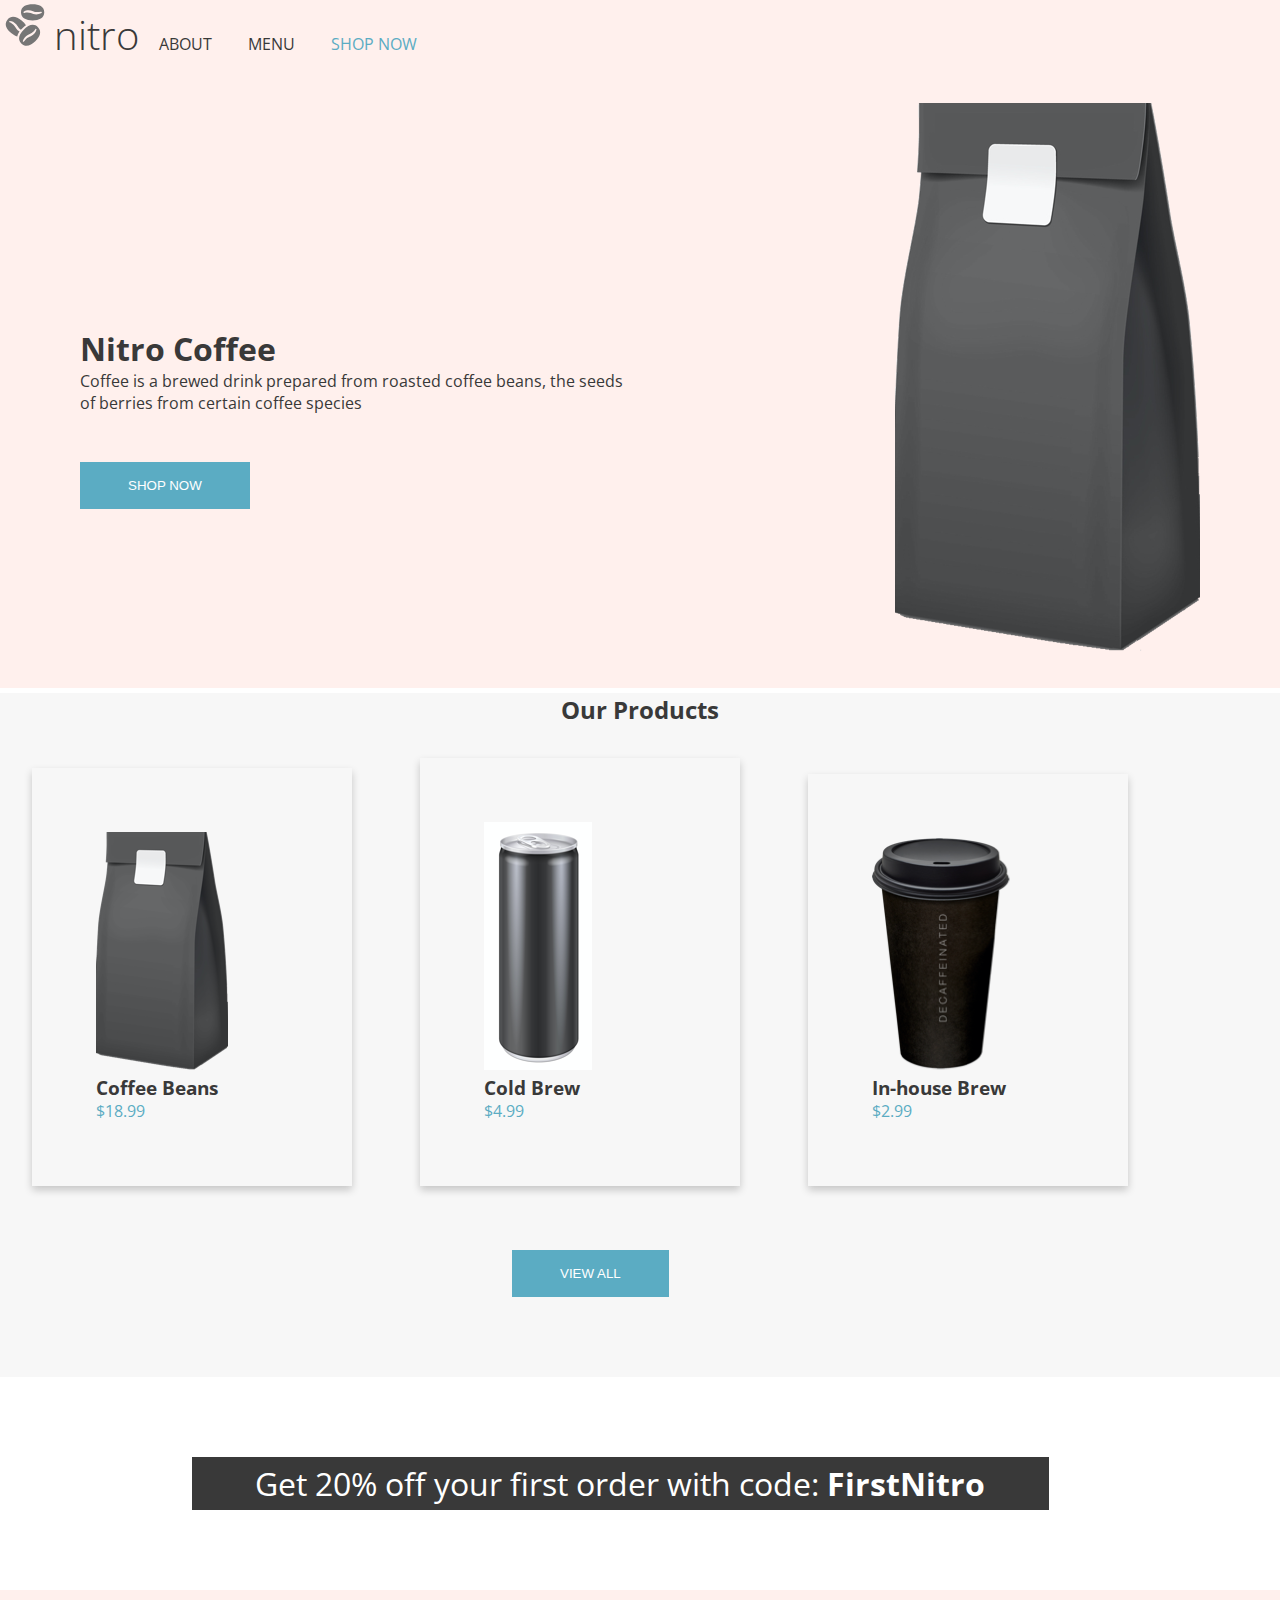
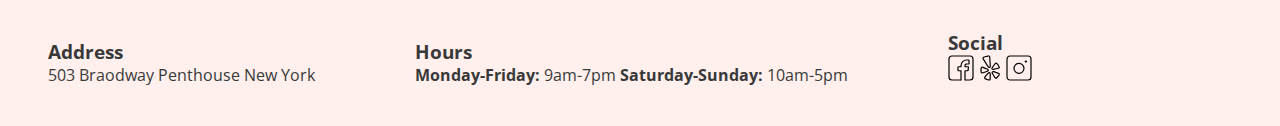
==== index.html @ a02b1cb4 "initialize project" ====
<!DOCTYPE html>
<html lang="en">
<head>
    <meta charset="UTF-8">
    <meta name="viewport" content="width=device-width, initial-scale=1.0">
    <link href="https://fonts.googleapis.com/css2?family=Open+Sans:ital,wght@0,300;0,400;0,600;0,700;1,400&display=swap" rel="stylesheet">
    <link rel="stylesheet" href="./css/landing.css">
    <link rel="stylesheet" href="./css/global.css">
    <title>Coffee Shop - Home</title>
</head>
<body>
    <header class="header">
        
        <nav class="header__nav">
            <a  href=""><img src="./assets/logos/coffee-beans-logo-and-footer.svg" alt="coffee bean logo" class="header__logo"></a>
            <a href=""><h2 class="header__nitro">nitro</h2></a>
            <ul class="header__list">
                <li class="header__item"><a href="#" class="header__link">ABOUT</a></li>
                <li class="header__item"><a href="./pages/menu.html" class="header__link">MENU</a></li>
                <li class="header__item"><a href="./pages/menu.html" class="header__link header__link--shop">SHOP NOW</a></li>
            </ul>
        </nav>
    </header>
        
        
    
    <main class="main">
        <section class="hero">
            <article class="hero__article">
                <h1 class = "hero__title">Nitro Coffee</h1>
                <p class="hero__definition">Coffee is a brewed drink prepared from roasted
                coffee beans, the seeds of berries from certain coffee species
            </p>
                <a class= hero__button href="./pages/menu.html"><button class="button button--shop">SHOP NOW</button></a>
            </article>
            <article class = image__article>
                <img class = "hero__image" src="./assets/images/coffeebeans-hero.png" alt="coffee bag">
            </article>
        </section>



        <section class = "products">
            <h2 class = "products__title">Our Products </h2>
            <article class = "products__item">
                <img class = "products__image" src="./assets/images/coffeebeans.png" alt="Coffee Beans image">
                <h3 class = "products__name">Coffee Beans</h3>
                <p class = "items__price">$18.99</p>
            </article>
            <article class = "products__item">
                <img class = "products__image" src="./assets/images/coldbrew.png" alt="Cold Brew image">
                <h3 class = "products__name">Cold Brew</h3>
                <p class = "items__price">$4.99</p>
            </article>
            <article class = "products__item">
                <img class = "products__image" src="./assets/images/inhousebrew.png" alt="In-house Brew image">
                <h3 class = "products__name">In-house Brew</h3>
                <p class = "items__price">$2.99</p>
            </article>
            <a href="./pages/menu.html"><button class="button button--view">VIEW ALL</button></a>

        </section>
        <section class = "discount">
            <article class ="products__discount">
                <p class = "products__code">Get 20% off your first order with code: <span class = products__span>FirstNitro</span></p>
            </article>
        </section>
        
    </main>
    <footer class = footer>
        <section class = footer__items>
            <h3 class = footer__title>Address</h3>
            <p class = footer__info>503 Braodway Penthouse 
                New York</p>
        </section>
        <section class = footer__items>
            <h3 class = footer__title>Hours</h3>
            <p class = footer__info> <span class = "footer__days">Monday-Friday:</span> 9am-7pm </p>
            <p class = footer__info> <span class = "footer__days">Saturday-Sunday:</span> 10am-5pm</p>
        </section>
        <section class = footer__items>
            <h3 class = footer__title>Social</h3>
            <a class = "footer__link" href="https://www.facebook.com/"><img class = footer__icon src="./assets/logos/Facebook-Icon.svg" alt="Facebook icon"></a>
            <a class = "footer__link" href="https://www.yelp.com/"><img class = footer__icon src="./assets/logos/Yelp-Icon.svg" alt="Yelp icon"></a>
            <a class = "footer__link" href="https://www.instagram.com/"><img class = footer__icon src="./assets/logos/Instagram-Icon.svg" alt="Instagram icon"></a>

        </section>
    </footer>
</body>
</html>
---- css/landing.css ----
.header__nav{
    background-color: #fff0ed;
}
.hero{
    background-color: #fff0ed;
    display: inline-block;
    padding: 2rem 5rem;
    margin: 0rem;
    
}
.products__discount{
    background-color: #393939;
    color: white;
    display: block;
    width: 85%;
    font-size: 2rem;
    text-align: center;
    padding: 0.3rem;
    
}

.hero__button{
    display: inline-block;
    margin:0rem;
}
.button--shop{
    margin: 3rem 0rem;
}

.button--view{
    margin: 2rem 0rem 5rem 32rem;
    
}
.hero__article{
    width: 50%;
    display: inline-block;
    float: left; 
    padding-top: 14rem;
}

.image__article{
    float: right;
}
.hero__title{
    display: inline-block;
    
   
   
}
.hero__definition{
    display: inline-block;
}

.products{
    display: inline-block;
    background-color: #f7f7f7;
}
.discount{
    background-color: white;
    padding: 5rem;
    margin-left: 7rem;
}
.products__title{
    text-align: center;
}
.products__span{
    font-weight: 700;
}
.products__item{
    width: 20rem;
    padding: 4rem;
    margin: 2rem;
    box-shadow: 0 4px 8px rgba(0, 0, 0, 0.2);
    display: inline-block;
}
.footer__days{
    font-weight:bold;
}
.footer{
    background-color: #fff0ed;
    display: inline-block;
    width:100%;
    padding: 2.5rem 0rem;
}
.footer__items{
    
    margin: 0rem 3rem;
    display: inline-block;
}
.footer__info{
    display: inline-block;
}
---- css/global.css ----
* {
    box-sizing: border-box;
}

body{
    margin: 0rem;
    font-family:'Open Sans', 'Helvetica Neue', sans-serif;
    font-weight: 10rem;
    color: #393939;
}
a{
    text-decoration: none;
}
h1{
    padding: 0rem;
    margin: 0rem;
}
h2{
    padding: 0rem;
    margin: 0rem;
}
h3{
    padding: 0rem;
    margin: 0rem;
}
ul{
    margin: 0rem;
}
p{
    margin: 0rem;
}


.header__nitro{
    color: #393939;
    font-weight: lighter;
}
.header__item{
    text-decoration:none;
    list-style-type:none;
}


.items__price{
    color: #5bacc3;
}

.button{
    background-color: #5bacc3;
    color: white;
    border: none;
    padding: 1rem 3rem;
    
}


.header{
   background-color:#fff0ed;
}
/* nav{
    display: inline-block;
} */
.header__nitro{
    display: inline-block;
    font-size: 2.5rem;
    
}
.header__list{
    display:inline-block;
    padding-inline-start: 0;
   
}
.header__item{

    display: inline-block;
    margin: 1rem 1rem;
    
}
.header__link{
    color: inherit;
}
.header__link--shop{
    color: #5bacc3;
}
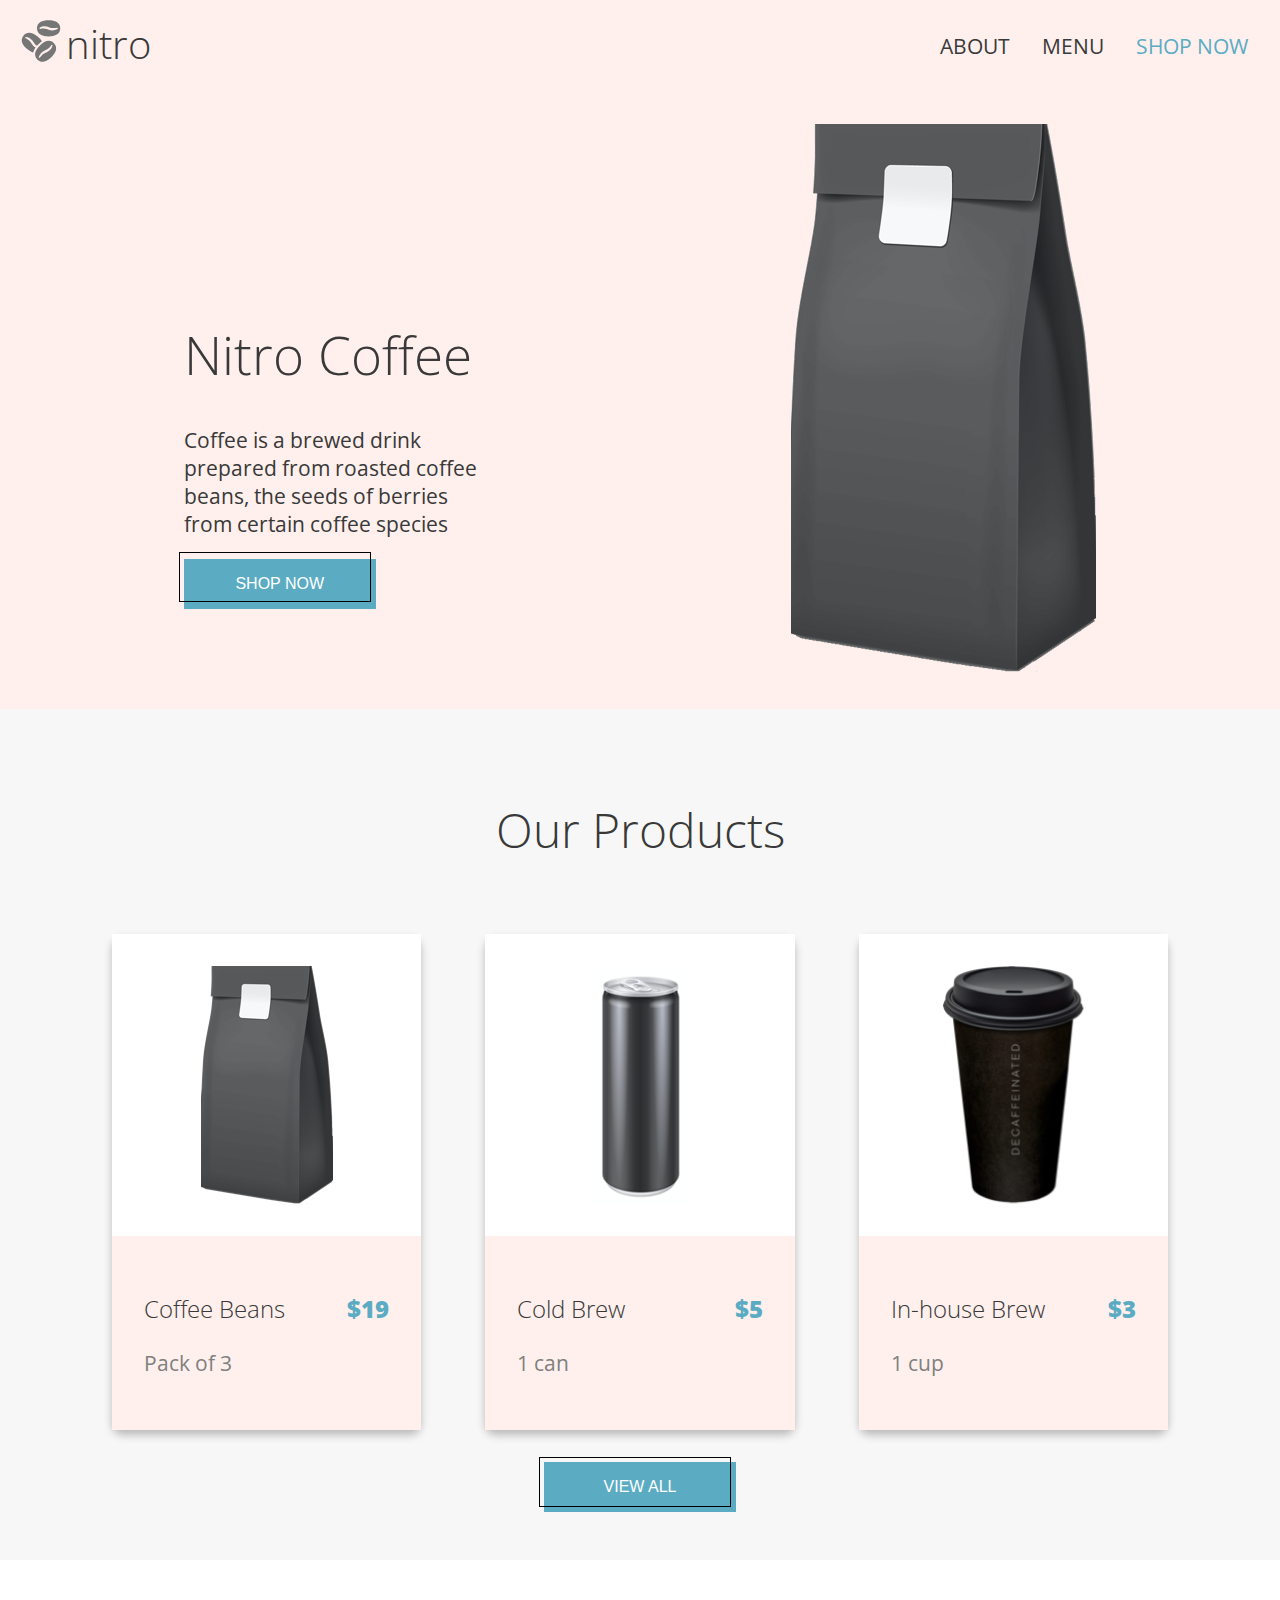
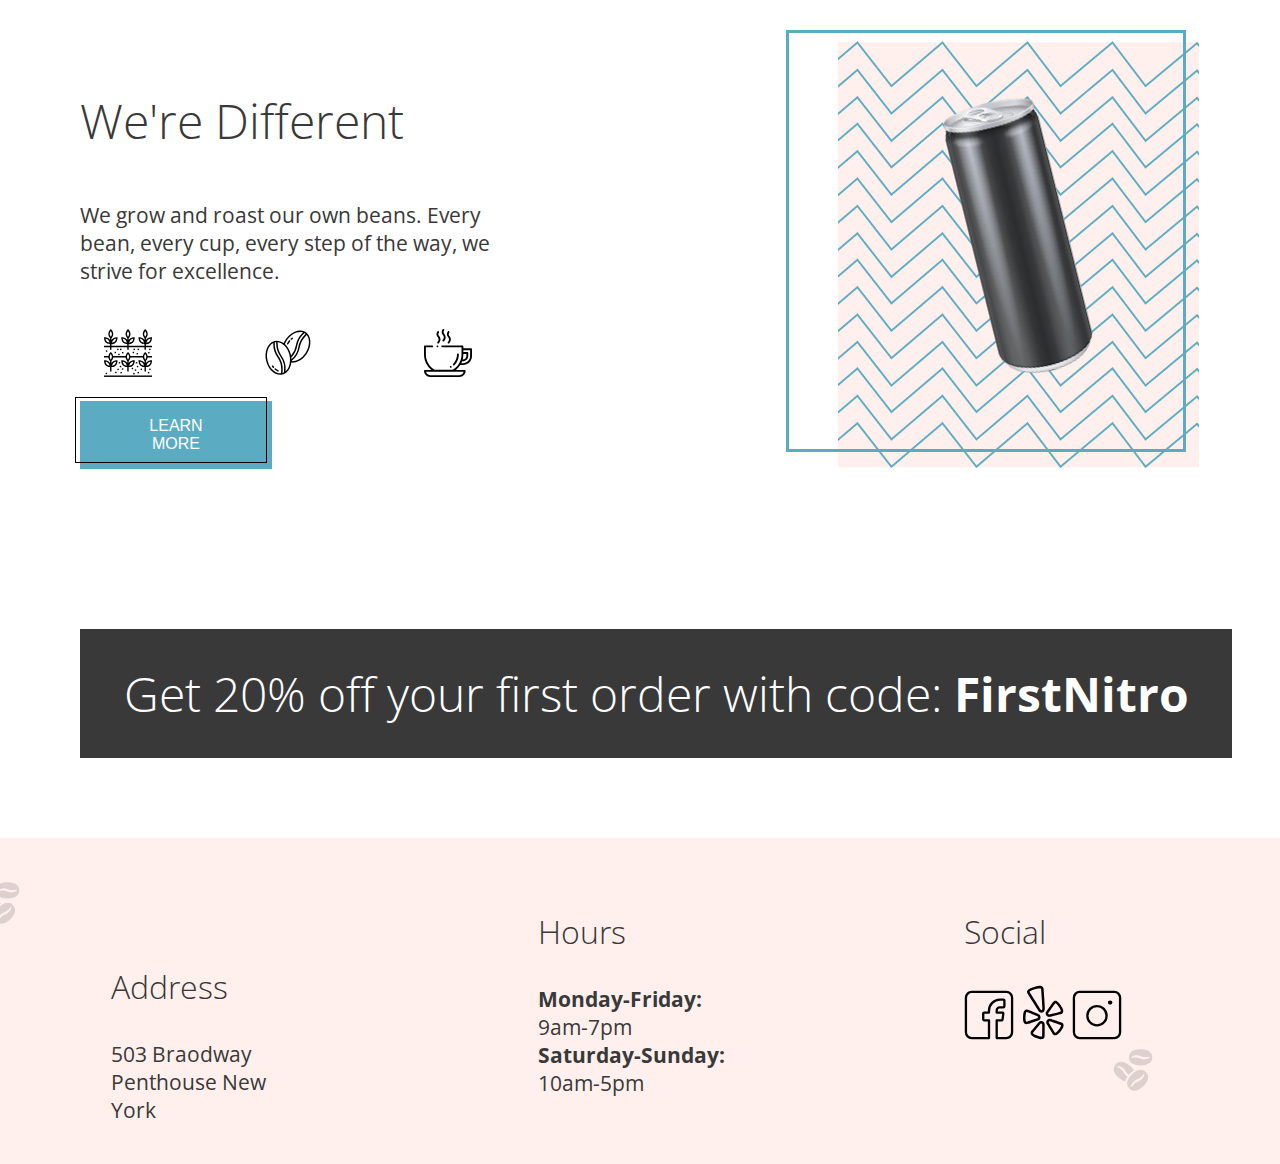
==== commit d376ede9: "Unit-2 part 2" ====
--- a/index.html
+++ b/index.html
@@ -4,21 +4,26 @@
     <meta charset="UTF-8">
     <meta name="viewport" content="width=device-width, initial-scale=1.0">
     <link href="https://fonts.googleapis.com/css2?family=Open+Sans:ital,wght@0,300;0,400;0,600;0,700;1,400&display=swap" rel="stylesheet">
-    <link rel="stylesheet" href="./css/landing.css">
-    <link rel="stylesheet" href="./css/global.css">
+    <link rel="stylesheet" href="./scss/landing.css">
+    <!-- <link rel="stylesheet" href="./css/global.css"> -->
     <title>Coffee Shop - Home</title>
 </head>
 <body>
+
     <header class="header">
-        
         <nav class="header__nav">
-            <a  href=""><img src="./assets/logos/coffee-beans-logo-and-footer.svg" alt="coffee bean logo" class="header__logo"></a>
-            <a href=""><h2 class="header__nitro">nitro</h2></a>
+            <section class="header__nav1">
+                <a class = header__logo href="../index.html"><img src="./assets/logos/coffee-beans-logo-and-footer.svg" alt="coffee bean logo"></a>
+                <a class = nitro__link href="../index.html" ><h2 class="header__nitro">nitro</h2></a>
+            </section>
+            
             <ul class="header__list">
-                <li class="header__item"><a href="#" class="header__link">ABOUT</a></li>
-                <li class="header__item"><a href="./pages/menu.html" class="header__link">MENU</a></li>
-                <li class="header__item"><a href="./pages/menu.html" class="header__link header__link--shop">SHOP NOW</a></li>
+                <li class="header__item"><a href="../index.html" class="header__link">ABOUT</a></li>
+                <li class="header__item"><a href="#menu__items" class="header__link">MENU</a></li>
+                <li class="header__item"><a href="#" class="header__link header__link--shop">SHOP NOW</a></li>
             </ul>
+           
+           
         </nav>
     </header>
         
@@ -31,9 +36,15 @@
                 <p class="hero__definition">Coffee is a brewed drink prepared from roasted
                 coffee beans, the seeds of berries from certain coffee species
             </p>
-                <a class= hero__button href="./pages/menu.html"><button class="button button--shop">SHOP NOW</button></a>
+                <a class= "hero__button" href="./pages/menu.html">
+                    <button class="button hero--shop">SHOP NOW</button>
+                    <div class ="hero__button--detail">
+
+                    </div>
+                </a>
+                    
             </article>
-            <article class = image__article>
+            <article class = "image__article">
                 <img class = "hero__image" src="./assets/images/coffeebeans-hero.png" alt="coffee bag">
             </article>
         </section>
@@ -41,34 +52,121 @@
 
 
         <section class = "products">
-            <h2 class = "products__title">Our Products </h2>
-            <article class = "products__item">
-                <img class = "products__image" src="./assets/images/coffeebeans.png" alt="Coffee Beans image">
-                <h3 class = "products__name">Coffee Beans</h3>
-                <p class = "items__price">$18.99</p>
-            </article>
-            <article class = "products__item">
-                <img class = "products__image" src="./assets/images/coldbrew.png" alt="Cold Brew image">
-                <h3 class = "products__name">Cold Brew</h3>
-                <p class = "items__price">$4.99</p>
-            </article>
-            <article class = "products__item">
-                <img class = "products__image" src="./assets/images/inhousebrew.png" alt="In-house Brew image">
-                <h3 class = "products__name">In-house Brew</h3>
-                <p class = "items__price">$2.99</p>
-            </article>
-            <a href="./pages/menu.html"><button class="button button--view">VIEW ALL</button></a>
+            <section class = "products__heading">
+                <h2 class = "products__title">Our Products </h2>
+            </section>
+            <section class ="products__body">
+                <article class = "products__item">
+                    <section class ="products__img">
+                        <img class = "products__image" src="./assets/images/coffeebeans.png" alt="Coffee Beans image">
+                    </section>
+                    <section class = "products__stats">
+                        <div class ="products__stats1">
+                            <h3 class = "products__name">Coffee Beans</h3>
+                            <p class ="products__structure">Pack of 3</p>
+                        </div>
+                        <div class ="products__stats2">
+                            <p class = "price products__price">$19</p>
+                        </div>
+                    </section> 
+                </article>
 
+                <article class = "products__item">
+                    <section class ="products__img">
+                        <img class = "products__image" src="./assets/images/coldbrew.png" alt="Cold Brew image">
+                    </section>
+                    
+                    <section class = "products__stats">
+                        <div class="products__stats1">
+                            <h3 class = "products__name">Cold Brew</h3>
+                            <p class="products__structure">1 can</p>
+                        </div>
+                        <div class="products__stats2">
+                            <p class = "price products__price">$5</p>
+                        </div>   
+                    </section>
+                </article>
+
+                <article class = "products__item">
+                    <section class ="products__img">
+                        <img class = "products__image" src="./assets/images/inhousebrew.png" alt="In-house Brew image">
+                    </section>
+                    <section class = "products__stats">
+                        <div class="products__stats1">
+                            <h3 class = "products__name">In-house Brew</h3>
+                            <p class ="products__structure">1 cup</p>
+                        </div>
+                        <div class="products__stats2">
+                            <p class = "price products__price">$3</p>
+                        </div>
+                    </section>
+                </article>
+            </section>
+
+                <section class = "products__button">
+                    <a class=" products_tag" href="./pages/menu.html"><button class="button products__button--view">VIEW ALL
+                        <div class="products__button--detail">
+
+                        </div>
+                    </button>
+                    </a>
+                    
+                </section>
+                
+            </section>
+
+        <section class ="discount">
+            <section class = "discount__section">
+                <div>
+                    <section class="discount__section1">
+                        <article class ="discount__difference">
+                            <h3 class ="discount__header">We're Different</h3>
+                            <p class ="discount__paragraph">We grow and roast our own beans. Every bean, every cup, every step of the 
+                                way, we strive for excellence.
+                            </p>
+                        </article>
+                        <div class ="discount__images">
+                            <img class="discount__image" src="./assets/logos/planting.svg" alt="">
+                            <img class ="discount__image" src="./assets/logos/coffee-beans.svg" alt="">
+                            <img class ="discount__image" src="./assets/logos/coffee-cup.svg" alt="">
+                        </div>
+                        <a class = "discount__tag" href="./index.html"><button class="discount__tag--button button">
+                            Learn more
+                            <div class =discount__tag--detail>
+
+                            </div>
+                        </button></a>
+                        
+                        
+                    </section>
+                </div>
+                <div class =discount__tiltedcan>
+                    <section class="dicount__tiltedcan">
+                        <img class="discount__can" src="./assets/images/tiltedcan.png" alt="tilted can">
+                        <div class = discount__tiltedcan--candetail>
+                        </div>
+                    </section>
+                    
+                </div>
+                
+                
+                
+                
+            </section>   
+            
+            <section class = "discount__writeup">
+                <article class ="discount__product">
+                    <p class = "discount__code">Get 20% off your first order with code: <span class = discount__span>FirstNitro</span></p>
+                </article>
+            </section>
         </section>
-        <section class = "discount">
-            <article class ="products__discount">
-                <p class = "products__code">Get 20% off your first order with code: <span class = products__span>FirstNitro</span></p>
-            </article>
-        </section>
+        
         
     </main>
     <footer class = footer>
+        
         <section class = footer__items>
+            <img class = "footer__logo1" src="./assets/logos/coffee-beans-logo-and-footer.svg" alt="">
             <h3 class = footer__title>Address</h3>
             <p class = footer__info>503 Braodway Penthouse 
                 New York</p>
@@ -83,6 +181,8 @@
             <a class = "footer__link" href="https://www.facebook.com/"><img class = footer__icon src="./assets/logos/Facebook-Icon.svg" alt="Facebook icon"></a>
             <a class = "footer__link" href="https://www.yelp.com/"><img class = footer__icon src="./assets/logos/Yelp-Icon.svg" alt="Yelp icon"></a>
             <a class = "footer__link" href="https://www.instagram.com/"><img class = footer__icon src="./assets/logos/Instagram-Icon.svg" alt="Instagram icon"></a>
+            
+            <img class = "footer__logo2" src="./assets/logos/coffee-beans-logo-and-footer.svg" alt="">
 
         </section>
     </footer>
--- a/scss/landing.css
+++ b/scss/landing.css
@@ -0,0 +1,330 @@
+* {
+  box-sizing: border-box;
+}
+
+body {
+  margin: 0rem;
+  font-family: "Open Sans", "Helvetica Neue", sans-serif;
+  color: #393939;
+}
+
+a {
+  text-decoration: none;
+}
+
+h1 {
+  font-weight: lighter;
+  font-size: 3.3rem;
+}
+
+.hero__title {
+  font-weight: light 300;
+}
+
+h2 {
+  font-weight: lighter;
+  font-size: 3rem;
+}
+
+h3 {
+  font-weight: lighter;
+  font-size: 1.5rem;
+}
+
+.header__link {
+  font-weight: normal 400;
+  font-size: 1.3rem;
+}
+
+p {
+  font-weight: normal 400;
+  font-size: 1.3rem;
+}
+
+.footer__title {
+  font-size: 2rem;
+  font-weight: light 300;
+}
+
+.header__nitro {
+  color: #393939;
+  font-weight: lighter;
+}
+
+.header__item {
+  text-decoration: none;
+  list-style-type: none;
+}
+
+.price {
+  color: #5bacc3;
+  font-weight: 800;
+  font-size: 1.5rem;
+}
+
+.button {
+  font-size: 1rem;
+  font-weight: normal 400;
+  background-color: #5bacc3;
+  color: white;
+  border: none;
+  padding: 1rem 3rem;
+  width: 12rem;
+  text-transform: uppercase;
+  transition: all 1s ease;
+}
+
+.button:active {
+  transform: scale(0.95);
+  background-color: black;
+}
+
+.button:hover {
+  transform: scale(0.9);
+  background-color: black;
+}
+
+.header {
+  background-color: #fff0ed;
+  display: flex;
+  padding: 1rem;
+}
+
+.header__nav1 {
+  display: flex;
+}
+
+.header__nitro {
+  font-size: 2.5rem;
+  margin: 0;
+}
+
+.discount__products {
+  font-size: 2.5rem;
+  font-weight: 300;
+}
+
+.header__list {
+  margin: 0;
+  padding: 0;
+  display: flex;
+}
+
+.header__item {
+  margin: 1rem 1rem;
+}
+
+.header__nav {
+  margin: 0;
+  padding: 0;
+  display: flex;
+  justify-content: space-between;
+  width: 100%;
+}
+
+.header__link {
+  color: inherit;
+}
+
+.header__link--shop {
+  color: #5bacc3;
+}
+
+@keyframes canrotation {
+  from {
+    transform: rotate(0deg);
+  }
+  to {
+    transform: rotate(360deg);
+  }
+}
+@keyframes discountcodeflash {
+  0% {
+    background-color: #393939;
+  }
+  100% {
+    background-color: #5bacc3;
+  }
+}
+.hero {
+  background-color: #fff0ed;
+  display: flex;
+  justify-content: space-around;
+  padding: 2rem;
+}
+.hero__article {
+  width: 25%;
+  padding-top: 10rem;
+}
+.hero__button {
+  position: relative;
+}
+.hero__button--detail {
+  position: absolute;
+  border: 0.1rem solid black;
+  padding: 1.5rem 3rem;
+  width: 12rem;
+  top: -1.2rem;
+  left: -0.3rem;
+}
+
+.products {
+  background-color: #f7f7f7;
+  padding: 3rem 5rem;
+}
+.products__title {
+  display: flex;
+  justify-content: center;
+}
+.products__body {
+  display: flex;
+  align-items: baseline;
+}
+.products__item {
+  width: 200rem;
+  margin: 2rem;
+  border-radius: 0.65rem;
+  box-shadow: 0 5px 9px rgba(0, 0, 0, 0.25);
+}
+.products__img {
+  background-color: white;
+  display: flex;
+  justify-content: center;
+  padding: 2rem 0rem;
+}
+.products__image {
+  height: 14.88rem;
+}
+.products__stats {
+  background-color: #fff0ed;
+  padding: 2rem;
+  display: flex;
+  justify-content: space-between;
+}
+.products__structure {
+  color: gray;
+}
+.products__button {
+  display: flex;
+  justify-content: center;
+}
+.products__button--view {
+  position: relative;
+}
+.products__button--detail {
+  position: absolute;
+  border: 0.1rem solid black;
+  padding: 1.5rem 3rem;
+  width: 12rem;
+  top: -0.3rem;
+  left: -0.3rem;
+}
+
+.discount__section {
+  display: flex;
+  padding: 5rem;
+}
+.discount__section1 {
+  width: 55%;
+}
+.discount__header {
+  font-size: 3rem;
+  font-weight: 300;
+}
+.discount__images {
+  display: flex;
+  justify-content: space-between;
+  padding: 1.5rem;
+}
+.discount__image {
+  width: 3rem;
+}
+.discount__tag--button {
+  position: relative;
+}
+.discount__tag--detail {
+  position: absolute;
+  border: 0.1rem solid black;
+  padding: 2rem 3rem;
+  width: 12rem;
+  top: -0.3rem;
+  left: -0.3rem;
+}
+.discount__tiltedcan {
+  background-image: url("../assets/images/coldbrewbackground.png");
+  width: 28rem;
+  margin: 1.25px;
+  background-position: center;
+  background-size: cover;
+  display: flex;
+  justify-content: center;
+  padding: 3.5rem;
+  position: relative;
+}
+.discount__tiltedcan--candetail {
+  width: 25rem;
+  padding: 13rem 4rem;
+  border: 0.2rem solid #5bacc3;
+  position: absolute;
+  top: -0.7rem;
+  right: 0.8rem;
+}
+.discount__tiltedcan:hover .discount__can {
+  animation: canrotation 2s linear infinite;
+}
+.discount__writeup {
+  background-color: white;
+}
+.discount__product {
+  background-color: #393939;
+  color: white;
+  width: 90%;
+  display: flex;
+  justify-content: center;
+  margin: 5rem;
+  animation: discountcodeflash 2.5s infinite alternate;
+}
+.discount__code {
+  font-size: 3rem;
+  font-weight: 300;
+  margin: 0;
+  padding: 2rem;
+}
+.discount__span {
+  font-weight: 700;
+}
+
+.footer {
+  background-color: #fff0ed;
+  width: 100%;
+  padding: 2.5rem 0rem;
+  display: flex;
+  justify-content: space-around;
+}
+.footer__items {
+  width: 16%;
+}
+.footer__logo1 {
+  width: 50px;
+  padding: 0;
+  position: relative;
+  left: -8.5rem;
+  opacity: 0.25;
+}
+.footer__info {
+  margin: 0;
+  padding: 0;
+}
+.footer__days {
+  font-weight: bold;
+}
+.footer__icon {
+  width: 3.13rem;
+}
+.footer__logo2 {
+  width: 50px;
+  padding: 0;
+  position: relative;
+  right: -9rem;
+  opacity: 0.25;
+}/*# sourceMappingURL=landing.css.map */